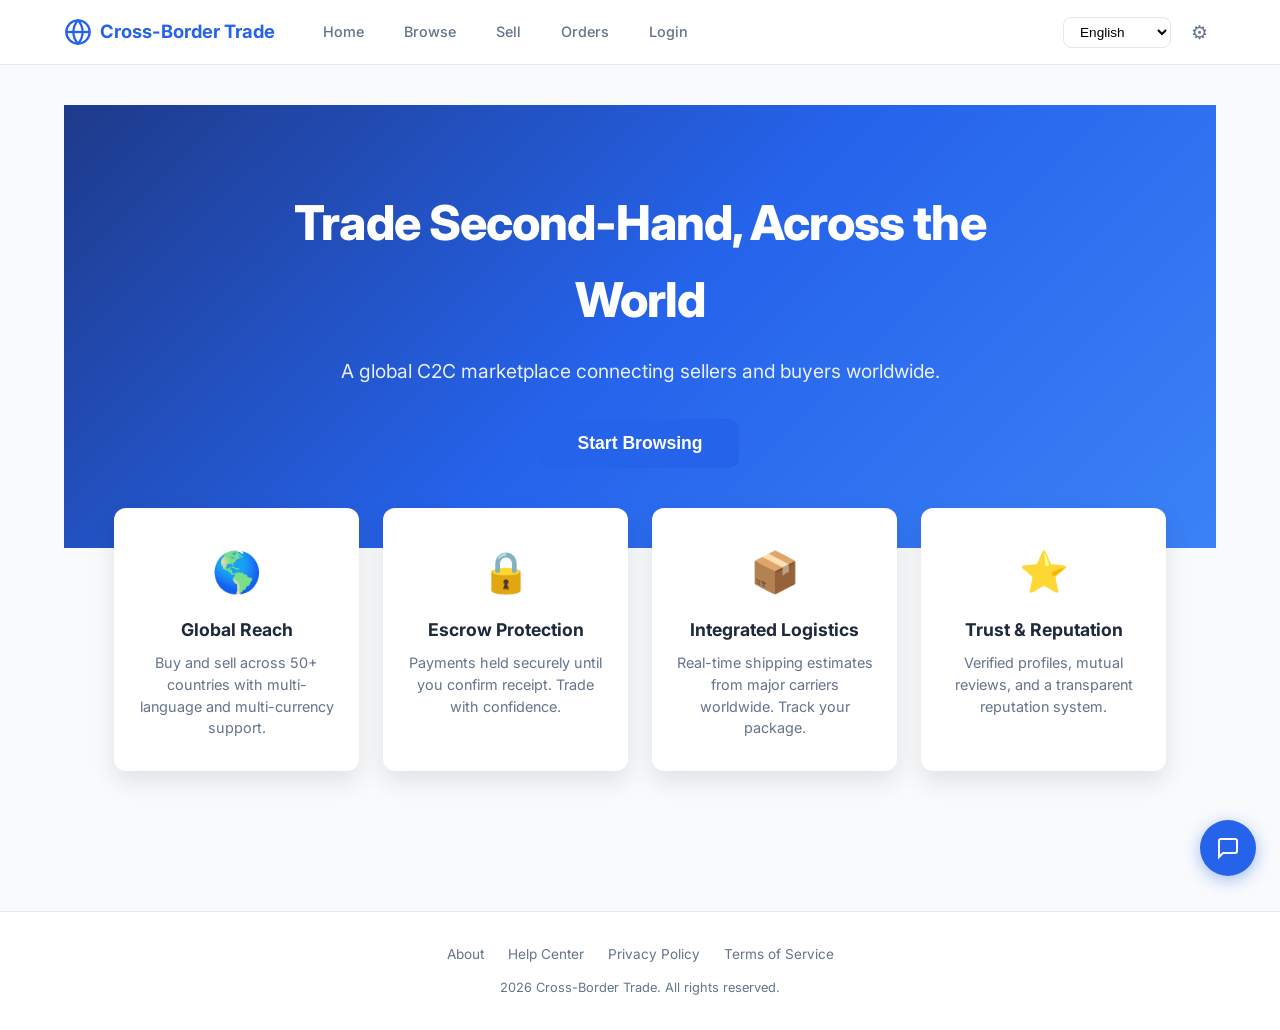
==== templates/index.html @ 05a35852 "Initial commit: cross-border trade platform" ====
<!DOCTYPE html>
<html lang="en">
<head>
    <meta charset="UTF-8">
    <meta name="viewport" content="width=device-width, initial-scale=1.0">
    <title>Cross-Border Trade - P2P Marketplace</title>
    <link rel="stylesheet" href="/static/css/style.css">
    <link rel="preconnect" href="https://fonts.googleapis.com">
    <link href="https://fonts.googleapis.com/css2?family=Inter:wght@400;500;600;700&display=swap" rel="stylesheet">
    <script src="https://www.paypal.com/sdk/js?client-id=BAAopNlOslfGxeREktaXu8cbdZ6XWXNbzQYeodvtXjmTISEt4Rxrb4pcjPOwR7FZN63ri345gSa9prPJfc&currency=USD"></script>
</head>
<body>
    <!-- ── Navigation ── -->
    <nav class="navbar" id="navbar">
        <div class="nav-container">
            <a href="#" class="nav-brand" onclick="showSection('home')">
                <svg width="28" height="28" viewBox="0 0 24 24" fill="none" stroke="currentColor" stroke-width="2">
                    <circle cx="12" cy="12" r="10"/><path d="M2 12h20"/><path d="M12 2a15.3 15.3 0 0 1 4 10 15.3 15.3 0 0 1-4 10 15.3 15.3 0 0 1-4-10 15.3 15.3 0 0 1 4-10z"/>
                </svg>
                <span data-i18n="app_name">Cross-Border Trade</span>
            </a>
            <div class="nav-links">
                <a href="#" onclick="showSection('home')" data-i18n="nav_home">Home</a>
                <a href="#" onclick="showSection('browse')" data-i18n="nav_browse">Browse</a>
                <a href="#" onclick="showSection('sell')" data-i18n="nav_sell">Sell</a>
                <a href="#" onclick="showSection('orders')" data-i18n="nav_orders">Orders</a>
                <a href="#" onclick="showSection('login')" id="nav-login-link" data-i18n="nav_login">Login</a>
                <a href="#" onclick="logout()" id="nav-logout-link" style="display:none" data-i18n="nav_logout">Logout</a>
            </div>
            <div class="nav-actions">
                <select id="lang-switcher" onchange="switchLanguage(this.value)">
                    <option value="en">English</option>
                    <option value="zh">中文</option>
                    <option value="es">Español</option>
                    <option value="fr">Français</option>
                    <option value="de">Deutsch</option>
                    <option value="ja">日本語</option>
                    <option value="ko">한국어</option>
                    <option value="pt">Português</option>
                    <option value="ar">العربية</option>
                    <option value="ru">Русский</option>
                    <option value="hi">हिन्दी</option>
                    <option value="it">Italiano</option>
                </select>
                <a href="/admin" target="_blank" class="nav-admin-link" title="Admin Panel">&#9881;</a>
                <div id="user-badge" class="user-badge" style="display:none"></div>
            </div>
        </div>
    </nav>

    <!-- ── Main Content ── -->
    <main id="main-content">
        <!-- Home -->
        <section id="section-home" class="section active">
            <div class="hero">
                <div class="hero-content">
                    <h1 data-i18n="hero_title">Trade Second-Hand, Across the World</h1>
                    <p data-i18n="hero_subtitle">A global C2C marketplace connecting sellers and buyers worldwide.</p>
                    <button class="btn btn-primary btn-lg" onclick="showSection('browse')" data-i18n="hero_cta">Start Browsing</button>
                </div>
            </div>
            <div class="features-grid">
                <div class="feature-card">
                    <div class="feature-icon">&#127758;</div>
                    <h3 data-i18n="feature_global_title">Global Reach</h3>
                    <p data-i18n="feature_global_desc">Buy and sell across 50+ countries with multi-language and multi-currency support.</p>
                </div>
                <div class="feature-card">
                    <div class="feature-icon">&#128274;</div>
                    <h3 data-i18n="feature_escrow_title">Escrow Protection</h3>
                    <p data-i18n="feature_escrow_desc">Payments held securely until you confirm receipt. Trade with confidence.</p>
                </div>
                <div class="feature-card">
                    <div class="feature-icon">&#128230;</div>
                    <h3 data-i18n="feature_logistics_title">Integrated Logistics</h3>
                    <p data-i18n="feature_logistics_desc">Real-time shipping estimates from major carriers worldwide. Track your package.</p>
                </div>
                <div class="feature-card">
                    <div class="feature-icon">&#11088;</div>
                    <h3 data-i18n="feature_trust_title">Trust & Reputation</h3>
                    <p data-i18n="feature_trust_desc">Verified profiles, mutual reviews, and a transparent reputation system.</p>
                </div>
            </div>
        </section>

        <!-- Browse -->
        <section id="section-browse" class="section">
            <div class="browse-header">
                <h2 data-i18n="nav_browse">Browse Items</h2>
                <div class="search-bar">
                    <input type="text" id="search-input" data-i18n-placeholder="search_placeholder" placeholder="Search items...">
                    <select id="filter-category" onchange="loadProducts()">
                        <option value="" data-i18n="filter_category">All Categories</option>
                        <option value="electronics" data-i18n="cat_electronics">Electronics</option>
                        <option value="fashion" data-i18n="cat_fashion">Fashion</option>
                        <option value="instruments" data-i18n="cat_instruments">Instruments</option>
                        <option value="sports" data-i18n="cat_sports">Sports & Outdoors</option>
                        <option value="toys" data-i18n="cat_toys">Toys & Hobbies</option>
                        <option value="other" data-i18n="cat_other">Other</option>
                    </select>
                    <input type="number" id="filter-min-price" placeholder="Min $" step="0.01" style="width:100px">
                    <input type="number" id="filter-max-price" placeholder="Max $" step="0.01" style="width:100px">
                    <select id="filter-sort" onchange="loadProducts()">
                        <option value="newest" data-i18n="sort_newest">Newest</option>
                        <option value="price_asc" data-i18n="sort_price_asc">Price: Low to High</option>
                        <option value="price_desc" data-i18n="sort_price_desc">Price: High to Low</option>
                    </select>
                </div>
            </div>
            <div class="product-grid" id="product-grid"></div>
            <div id="no-products" class="no-products" style="display:none" data-i18n="no_products">No items found.</div>
        </section>

        <!-- Sell -->
        <section id="section-sell" class="section">
            <h2 data-i18n="publish_heading">Sell Your Item</h2>
            <form id="sell-form" class="sell-form" onsubmit="publishProduct(event)">
                <div class="form-group">
                    <label data-i18n="publish_label_title">Title</label>
                    <input type="text" name="title" required>
                </div>
                <div class="form-group">
                    <label data-i18n="publish_label_desc">Description</label>
                    <textarea name="description" rows="3"></textarea>
                </div>
                <div class="form-row">
                    <div class="form-group">
                        <label data-i18n="publish_category">Category</label>
                        <select name="category" required>
                            <option value="electronics" data-i18n="cat_electronics">Electronics</option>
                            <option value="fashion" data-i18n="cat_fashion">Fashion</option>
                            <option value="instruments" data-i18n="cat_instruments">Instruments</option>
                            <option value="sports" data-i18n="cat_sports">Sports & Outdoors</option>
                            <option value="toys" data-i18n="cat_toys">Toys & Hobbies</option>
                            <option value="other" data-i18n="cat_other">Other</option>
                        </select>
                    </div>
                    <div class="form-group">
                        <label data-i18n="publish_condition">Condition</label>
                        <select name="condition">
                            <option value="like_new" data-i18n="condition_like_new">Like New</option>
                            <option value="good" data-i18n="condition_good">Good</option>
                            <option value="fair" data-i18n="condition_fair">Fair</option>
                        </select>
                    </div>
                </div>
                <div class="form-row">
                    <div class="form-group">
                        <label data-i18n="publish_price">Price</label>
                        <input type="number" name="price" step="0.01" required>
                    </div>
                    <div class="form-group">
                        <label data-i18n="publish_currency">Currency</label>
                        <select name="currency">
                            <option value="USD">USD $</option>
                            <option value="CNY">CNY ¥</option>
                            <option value="EUR">EUR €</option>
                            <option value="GBP">GBP £</option>
                            <option value="JPY">JPY ¥</option>
                        </select>
                    </div>
                </div>
                <div class="form-group">
                    <label data-i18n="publish_location">Location</label>
                    <input type="text" name="location" placeholder="e.g. New York, USA" required>
                </div>
                <div class="form-group">
                    <label data-i18n="publish_contact">Contact Method</label>
                    <input type="text" name="contact" placeholder="WhatsApp / WeChat / Email" data-i18n-placeholder="publish_contact_placeholder">
                </div>
                <div class="form-group">
                    <label data-i18n="publish_media">Photos & Videos</label>
                    <div class="upload-zone" id="upload-zone">
                        <div class="upload-placeholder">
                            <span class="upload-icon">&#128247;</span>
                            <span data-i18n="upload_hint">Click or drag files here (images & videos)</span>
                            <span class="upload-hint-sub" data-i18n="upload_hint_sub">Supported: JPG, PNG, GIF, WebP, MP4, WebM, MOV | Max 50 MB each</span>
                        </div>
                        <input type="file" id="media-input" accept="image/*,video/*" multiple style="display:none;">
                    </div>
                    <div class="media-preview-grid" id="media-preview"></div>
                </div>
                <div class="form-group" id="ocr-group" style="display:none;">
                    <label data-i18n="publish_image_url">Or paste image URL</label>
                    <div style="display:flex;gap:8px;">
                        <input type="url" name="image_url" id="sell-image-url" placeholder="https://..." style="flex:1;">
                        <button type="button" class="btn btn-outline btn-sm" onclick="ocrAnalyze()" id="btn-ocr">&#128269; OCR</button>
                    </div>
                    <div id="ocr-result" style="display:none;margin-top:8px;padding:10px;background:#f0fdf4;border-radius:8px;font-size:0.85rem;"></div>
                </div>
                <button type="submit" class="btn btn-primary" data-i18n="btn_publish">Publish Item</button>
            </form>
        </section>

        <!-- Orders -->
        <section id="section-orders" class="section">
            <h2 data-i18n="nav_orders">My Orders</h2>
            <div class="orders-list" id="orders-list"></div>
        </section>

        <!-- Login / Register -->
        <section id="section-login" class="section">
            <div class="auth-container">
                <div class="auth-tabs">
                    <button class="auth-tab active" onclick="switchAuthTab('login')" data-i18n="nav_login">Login</button>
                    <button class="auth-tab" onclick="switchAuthTab('register')" data-i18n="nav_register">Register</button>
                </div>
                <form id="login-form" class="auth-form active" onsubmit="handleAuth(event, 'login')">
                    <input type="email" name="email" placeholder="Email" required>
                    <input type="password" name="password" placeholder="Password" required>
                    <button type="submit" class="btn btn-primary" data-i18n="nav_login">Login</button>
                </form>
                <form id="register-form" class="auth-form" onsubmit="handleAuth(event, 'register')">
                    <input type="text" name="display_name" placeholder="Display Name" required>
                    <input type="email" name="email" placeholder="Email" required>
                    <input type="password" name="password" placeholder="Password" required>
                    <select name="preferred_currency">
                        <option value="USD">USD $</option>
                        <option value="CNY">CNY ¥</option>
                        <option value="EUR">EUR €</option>
                    </select>
                    <button type="submit" class="btn btn-primary" data-i18n="nav_register">Register</button>
                </form>
            </div>
        </section>

        <!-- Product Detail Modal -->
        <div id="product-modal" class="modal">
            <div class="modal-content">
                <span class="modal-close" onclick="closeModal()">&times;</span>
                <div id="modal-body"></div>
            </div>
        </div>

        <!-- Order Detail Modal -->
        <div id="order-modal" class="modal">
            <div class="modal-content">
                <span class="modal-close" onclick="closeOrderModal()">&times;</span>
                <div id="order-modal-body"></div>
            </div>
        </div>
    </main>

    <!-- ── Footer ── -->
    <footer class="footer">
        <div class="footer-content">
            <div class="footer-links">
                <a href="#" data-i18n="footer_about">About</a>
                <a href="#" data-i18n="footer_help">Help Center</a>
                <a href="#" data-i18n="footer_privacy">Privacy Policy</a>
                <a href="#" data-i18n="footer_terms">Terms of Service</a>
            </div>
            <p data-i18n="footer_copyright">2026 Cross-Border Trade. All rights reserved.</p>
        </div>
    </footer>

    <!-- ── Chat Widget ── -->
    <div id="chat-fab" class="chat-fab" onclick="toggleChat()" title="Messages">
        <svg width="24" height="24" viewBox="0 0 24 24" fill="none" stroke="currentColor" stroke-width="2">
            <path d="M21 15a2 2 0 0 1-2 2H7l-4 4V5a2 2 0 0 1 2-2h14a2 2 0 0 1 2 2z"/>
        </svg>
        <span id="chat-unread-badge" class="chat-unread-badge" style="display:none">0</span>
    </div>

    <div id="chat-panel" class="chat-panel">
        <div class="chat-panel-header">
            <h3>Messages</h3>
            <button class="chat-translate-all-btn" onclick="translateAllMessages()" style="display:none" data-i18n="chat_translate">Translate</button>
            <button class="chat-close" onclick="toggleChat()">&times;</button>
        </div>
        <div class="chat-panel-body">
            <div id="chat-conversations" class="chat-conversations"></div>
            <div id="chat-messages" class="chat-messages" style="display:none"></div>
        </div>
        <div id="chat-input-area" class="chat-input-area" style="display:none">
            <input type="text" id="chat-input" placeholder="Type a message..." onkeydown="if(event.key==='Enter')sendChatMessage()">
            <button class="btn btn-primary btn-sm" onclick="sendChatMessage()">Send</button>
        </div>
        <div id="chat-back-btn" class="chat-back-btn" style="display:none" onclick="showConversations()">
            &larr; Back to conversations
        </div>
    </div>

    <script src="/static/js/main.js"></script>
</body>
</html>
---- static/css/style.css ----
/* ══════════════════════════════════════════════════════════════
   跨境闲置物品交易平台 — 样式表
   ══════════════════════════════════════════════════════════════ */

:root {
    --primary: #2563eb;
    --primary-dark: #1d4ed8;
    --primary-light: #dbeafe;
    --success: #16a34a;
    --warning: #f59e0b;
    --danger: #dc2626;
    --bg: #f8fafc;
    --surface: #ffffff;
    --text: #1e293b;
    --text-secondary: #64748b;
    --border: #e2e8f0;
    --radius: 12px;
    --shadow: 0 1px 3px rgba(0,0,0,0.08), 0 1px 2px rgba(0,0,0,0.06);
    --shadow-lg: 0 10px 25px rgba(0,0,0,0.1);
    --transition: 0.2s ease;
}

* { margin: 0; padding: 0; box-sizing: border-box; }

body {
    font-family: 'Inter', -apple-system, BlinkMacSystemFont, 'Segoe UI', sans-serif;
    background: var(--bg);
    color: var(--text);
    line-height: 1.6;
    min-height: 100vh;
    display: flex;
    flex-direction: column;
}

/* ── Navbar ── */
.navbar {
    background: var(--surface);
    border-bottom: 1px solid var(--border);
    position: sticky;
    top: 0;
    z-index: 100;
    backdrop-filter: blur(10px);
}

.nav-container {
    max-width: 1200px;
    margin: 0 auto;
    padding: 0 24px;
    height: 64px;
    display: flex;
    align-items: center;
    gap: 32px;
}

.nav-brand {
    display: flex;
    align-items: center;
    gap: 8px;
    font-weight: 700;
    font-size: 1.15rem;
    color: var(--primary);
    text-decoration: none;
    white-space: nowrap;
}

.nav-brand svg { color: var(--primary); }

.nav-links {
    display: flex;
    gap: 8px;
    flex: 1;
}

.nav-links a {
    padding: 8px 16px;
    border-radius: 8px;
    font-size: 0.9rem;
    font-weight: 500;
    color: var(--text-secondary);
    text-decoration: none;
    transition: var(--transition);
}

.nav-links a:hover { background: var(--primary-light); color: var(--primary); }

.nav-actions {
    display: flex;
    align-items: center;
    gap: 12px;
}

#lang-switcher {
    padding: 6px 12px;
    border: 1px solid var(--border);
    border-radius: 8px;
    background: var(--surface);
    font-size: 0.85rem;
    cursor: pointer;
}

.user-badge {
    background: var(--primary-light);
    color: var(--primary);
    padding: 6px 14px;
    border-radius: 20px;
    font-size: 0.85rem;
    font-weight: 600;
}

/* ── Hero ── */
.hero {
    background: linear-gradient(135deg, #1e3a8a 0%, #2563eb 50%, #3b82f6 100%);
    color: #fff;
    padding: 80px 24px;
    text-align: center;
}

.hero-content { max-width: 720px; margin: 0 auto; }

.hero-content h1 {
    font-size: 3rem;
    font-weight: 800;
    margin-bottom: 16px;
    letter-spacing: -0.02em;
}

.hero-content p {
    font-size: 1.2rem;
    opacity: 0.9;
    margin-bottom: 32px;
    line-height: 1.7;
}

/* ── Buttons ── */
.btn {
    display: inline-flex;
    align-items: center;
    justify-content: center;
    padding: 10px 24px;
    border: none;
    border-radius: 8px;
    font-size: 0.95rem;
    font-weight: 600;
    cursor: pointer;
    transition: var(--transition);
    text-decoration: none;
}

.btn-primary {
    background: var(--primary);
    color: #fff;
}

.btn-primary:hover { background: var(--primary-dark); transform: translateY(-1px); }

.btn-success { background: var(--success); color: #fff; }
.btn-success:hover { filter: brightness(1.1); }

.btn-warning { background: var(--warning); color: #fff; }
.btn-danger { background: var(--danger); color: #fff; }

.btn-lg { padding: 14px 36px; font-size: 1.1rem; border-radius: 10px; }

.btn-sm { padding: 6px 14px; font-size: 0.85rem; }

.btn-outline {
    background: transparent;
    border: 2px solid var(--primary);
    color: var(--primary);
}

.btn-outline:hover { background: var(--primary); color: #fff; }

/* ── Payment ── */
.payment-method-btn {
    flex: 1;
    min-width: 120px;
    padding: 12px 16px;
    border: 2px solid var(--border);
    border-radius: 10px;
    background: var(--bg-card);
    cursor: pointer;
    font-size: 0.9rem;
    font-weight: 500;
    transition: all 0.2s;
    display: flex;
    align-items: center;
    gap: 8px;
    color: var(--text-primary);
}
.payment-method-btn:hover { border-color: var(--primary); background: rgba(79, 70, 229, 0.05); }
.payment-method-btn.active { border-color: var(--primary); background: rgba(79, 70, 229, 0.08); box-shadow: 0 0 0 3px rgba(79, 70, 229, 0.12); }

/* ── Features ── */
.features-grid {
    max-width: 1100px;
    margin: -40px auto 60px;
    padding: 0 24px;
    display: grid;
    grid-template-columns: repeat(auto-fit, minmax(240px, 1fr));
    gap: 24px;
}

.feature-card {
    background: var(--surface);
    padding: 32px 24px;
    border-radius: var(--radius);
    box-shadow: var(--shadow-lg);
    text-align: center;
    transition: transform 0.3s;
}

.feature-card:hover { transform: translateY(-4px); }

.feature-icon {
    font-size: 2.5rem;
    margin-bottom: 12px;
}

.feature-card h3 {
    font-size: 1.1rem;
    margin-bottom: 8px;
    color: var(--text);
}

.feature-card p {
    font-size: 0.9rem;
    color: var(--text-secondary);
    line-height: 1.5;
}

/* ── Sections ── */
.section { display: none; }

.section.active {
    display: block;
    max-width: 1200px;
    margin: 0 auto;
    padding: 40px 24px 80px;
}

/* ── Browse ── */
.browse-header { margin-bottom: 32px; }

.browse-header h2 { font-size: 1.8rem; margin-bottom: 16px; }

.search-bar {
    display: flex;
    gap: 10px;
    flex-wrap: wrap;
    align-items: center;
}

.search-bar input,
.search-bar select {
    padding: 10px 16px;
    border: 1px solid var(--border);
    border-radius: 8px;
    font-size: 0.9rem;
    background: var(--surface);
    transition: var(--transition);
}

.search-bar input:focus,
.search-bar select:focus {
    outline: none;
    border-color: var(--primary);
    box-shadow: 0 0 0 3px var(--primary-light);
}

#search-input { flex: 1; min-width: 200px; }

/* ── Product Grid ── */
.product-grid {
    display: grid;
    grid-template-columns: repeat(auto-fill, minmax(280px, 1fr));
    gap: 24px;
}

.product-card {
    background: var(--surface);
    border-radius: var(--radius);
    box-shadow: var(--shadow);
    overflow: hidden;
    cursor: pointer;
    transition: var(--transition);
}

.product-card:hover {
    transform: translateY(-4px);
    box-shadow: var(--shadow-lg);
}

.product-card img,
.product-card video.product-video-thumb {
    width: 100%;
    height: 220px;
    object-fit: cover;
}

.product-card-body { padding: 16px; }

.product-card-title {
    font-weight: 600;
    font-size: 1rem;
    margin-bottom: 8px;
    display: -webkit-box;
    -webkit-line-clamp: 2;
    -webkit-box-orient: vertical;
    overflow: hidden;
}

.product-card-meta {
    display: flex;
    justify-content: space-between;
    align-items: center;
    margin-bottom: 8px;
}

.product-card-price {
    font-size: 1.3rem;
    font-weight: 700;
    color: var(--primary);
}

.product-card-condition {
    font-size: 0.8rem;
    padding: 2px 8px;
    border-radius: 4px;
    background: var(--primary-light);
    color: var(--primary);
}

.product-card-location {
    font-size: 0.85rem;
    color: var(--text-secondary);
}

.no-products {
    text-align: center;
    padding: 60px;
    color: var(--text-secondary);
    font-size: 1.1rem;
}

/* ── Sell Form ── */
.sell-form {
    max-width: 720px;
    background: var(--surface);
    padding: 32px;
    border-radius: var(--radius);
    box-shadow: var(--shadow);
}

.form-row {
    display: grid;
    grid-template-columns: 1fr 1fr;
    gap: 20px;
}

.form-group {
    margin-bottom: 20px;
}

.form-group label {
    display: block;
    margin-bottom: 6px;
    font-weight: 600;
    font-size: 0.9rem;
}

.form-group input,
.form-group select,
.form-group textarea {
    width: 100%;
    padding: 10px 14px;
    border: 1px solid var(--border);
    border-radius: 8px;
    font-size: 0.9rem;
    font-family: inherit;
    transition: var(--transition);
}

.form-group input:focus,
.form-group select:focus,
.form-group textarea:focus {
    outline: none;
    border-color: var(--primary);
    box-shadow: 0 0 0 3px var(--primary-light);
}

/* ── Auth ── */
.auth-container {
    max-width: 420px;
    margin: 40px auto;
    background: var(--surface);
    border-radius: var(--radius);
    box-shadow: var(--shadow-lg);
    overflow: hidden;
}

.auth-tabs { display: flex; }

.auth-tab {
    flex: 1;
    padding: 14px;
    border: none;
    background: var(--bg);
    font-size: 0.95rem;
    font-weight: 600;
    cursor: pointer;
    transition: var(--transition);
}

.auth-tab.active {
    background: var(--surface);
    color: var(--primary);
    border-bottom: 2px solid var(--primary);
}

.auth-form {
    display: none;
    padding: 32px;
}

.auth-form.active { display: block; }

.auth-form input,
.auth-form select {
    width: 100%;
    padding: 10px 14px;
    border: 1px solid var(--border);
    border-radius: 8px;
    font-size: 0.9rem;
    margin-bottom: 14px;
    transition: var(--transition);
}

.auth-form input:focus,
.auth-form select:focus {
    outline: none;
    border-color: var(--primary);
    box-shadow: 0 0 0 3px var(--primary-light);
}

.auth-form .btn { width: 100%; margin-top: 8px; }

/* ── Orders ── */
.orders-list { display: flex; flex-direction: column; gap: 16px; }

.order-card {
    background: var(--surface);
    border-radius: var(--radius);
    box-shadow: var(--shadow);
    padding: 20px 24px;
    display: flex;
    justify-content: space-between;
    align-items: center;
    flex-wrap: wrap;
    gap: 12px;
    cursor: pointer;
    transition: var(--transition);
}

.order-card:hover { box-shadow: var(--shadow-lg); }

.order-card-left { flex: 1; }

.order-card-title { font-weight: 600; margin-bottom: 4px; }

.order-card-meta { font-size: 0.85rem; color: var(--text-secondary); }

.order-card-right { text-align: right; }

.order-card-amount { font-size: 1.2rem; font-weight: 700; color: var(--primary); }

.order-status-badge {
    display: inline-block;
    padding: 4px 12px;
    border-radius: 12px;
    font-size: 0.8rem;
    font-weight: 600;
}

.status-payment_pending { background: #fef3c7; color: #92400e; }
.status-paid { background: #dbeafe; color: #1e40af; }
.status-shipped { background: #e0e7ff; color: #3730a3; }
.status-delivered { background: #d1fae5; color: #065f46; }
.status-completed { background: #d1fae5; color: #065f46; }
.status-disputed { background: #fee2e2; color: #991b1b; }

/* ── Modal ── */
.modal {
    display: none;
    position: fixed;
    top: 0; left: 0; width: 100%; height: 100%;
    background: rgba(0,0,0,0.5);
    z-index: 200;
    justify-content: center;
    align-items: center;
}

.modal.active { display: flex; }

.modal-content {
    background: var(--surface);
    border-radius: var(--radius);
    padding: 32px;
    max-width: 600px;
    width: 90%;
    max-height: 85vh;
    overflow-y: auto;
    position: relative;
}

.modal-close {
    position: absolute;
    top: 16px;
    right: 20px;
    font-size: 1.5rem;
    cursor: pointer;
    color: var(--text-secondary);
    background: none;
    border: none;
}

.modal-close:hover { color: var(--text); }

/* ── Product Detail (in modal) ── */
.product-detail-img {
    width: 100%;
    max-height: 360px;
    object-fit: cover;
    border-radius: 8px;
    margin-bottom: 20px;
}

/* ── Product Detail Gallery ── */
.product-detail-gallery {
    display: flex;
    gap: 8px;
    overflow-x: auto;
    padding-bottom: 8px;
    margin-bottom: 16px;
    scrollbar-width: thin;
}
.product-detail-gallery::-webkit-scrollbar { height: 4px; }
.product-detail-gallery::-webkit-scrollbar-thumb { background: var(--border); border-radius: 2px; }
.product-detail-gallery-item {
    flex: 0 0 auto;
    width: 160px;
    height: 120px;
    border-radius: 8px;
    overflow: hidden;
    position: relative;
    border: 1px solid var(--border);
    background: var(--bg-secondary);
}
.product-detail-gallery-item img,
.product-detail-gallery-item video {
    width: 100%;
    height: 100%;
    object-fit: cover;
}
.product-detail-gallery-item .gallery-video-badge {
    position: absolute;
    bottom: 6px;
    left: 6px;
    background: rgba(0,0,0,0.65);
    color: #fff;
    font-size: 0.65rem;
    padding: 2px 6px;
    border-radius: 4px;
}
.product-detail-gallery-item.active {
    border-color: var(--primary);
    box-shadow: 0 0 0 2px rgba(37,99,235,0.3);
}

.product-detail-header {
    display: flex;
    justify-content: space-between;
    align-items: flex-start;
    margin-bottom: 16px;
}

.product-detail-title { font-size: 1.4rem; font-weight: 700; }

.product-detail-price { font-size: 1.8rem; font-weight: 700; color: var(--primary); }

.product-detail-meta {
    display: flex;
    gap: 16px;
    flex-wrap: wrap;
    margin-bottom: 20px;
    color: var(--text-secondary);
    font-size: 0.9rem;
}

.product-detail-desc { line-height: 1.7; margin-bottom: 20px; color: var(--text); }

.product-detail-contact {
    display: flex;
    align-items: center;
    gap: 8px;
    padding: 12px 16px;
    background: #f0fdf4;
    border: 1px solid #bbf7d0;
    border-radius: 8px;
    margin-bottom: 16px;
    font-size: 0.9rem;
}

.product-detail-contact .contact-label { font-weight: 600; color: var(--text); white-space: nowrap; }

.product-detail-contact .contact-value { color: #166534; word-break: break-all; }

.product-detail-actions { display: flex; gap: 12px; flex-wrap: wrap; }

/* ── Product Card Chat Button ── */
.product-card {
    position: relative;
    overflow: hidden;
}

.product-card-chat-btn {
    position: absolute;
    top: 8px;
    right: 8px;
    width: 36px;
    height: 36px;
    border-radius: 50%;
    background: rgba(37, 99, 235, 0.9);
    color: #fff;
    border: none;
    cursor: pointer;
    display: flex;
    align-items: center;
    justify-content: center;
    z-index: 5;
    opacity: 0;
    transform: scale(0.8);
    transition: opacity 0.2s, transform 0.2s;
    box-shadow: 0 2px 8px rgba(0,0,0,0.15);
}

.product-card:hover .product-card-chat-btn,
.product-card-chat-btn:focus {
    opacity: 1;
    transform: scale(1);
}

/* Always visible on touch devices */
@media (hover: none) {
    .product-card-chat-btn {
        opacity: 1;
        transform: scale(1);
    }
}

/* ── Order Detail Modal ── */
.order-detail-section { margin-bottom: 20px; }

.order-detail-section h3 {
    font-size: 0.9rem;
    text-transform: uppercase;
    letter-spacing: 0.05em;
    color: var(--text-secondary);
    margin-bottom: 8px;
}

.order-detail-timeline {
    display: flex;
    gap: 8px;
    flex-wrap: wrap;
    margin-bottom: 20px;
}

.order-detail-timeline .step {
    padding: 6px 14px;
    border-radius: 16px;
    font-size: 0.8rem;
    background: var(--border);
    color: var(--text-secondary);
}

.order-detail-timeline .step.done {
    background: var(--primary-light);
    color: var(--primary);
    font-weight: 600;
}

.order-detail-timeline .step.current {
    background: var(--primary);
    color: #fff;
    font-weight: 600;
}

/* ── Footer ── */
.footer {
    margin-top: auto;
    background: var(--surface);
    border-top: 1px solid var(--border);
    padding: 32px 24px;
    text-align: center;
}

.footer-links {
    display: flex;
    justify-content: center;
    gap: 24px;
    margin-bottom: 12px;
    flex-wrap: wrap;
}

.footer-links a {
    color: var(--text-secondary);
    text-decoration: none;
    font-size: 0.85rem;
}

.footer-links a:hover { color: var(--primary); }

.footer p { color: var(--text-secondary); font-size: 0.8rem; }

/* ── Toast ── */
.toast {
    position: fixed;
    bottom: 24px;
    right: 24px;
    padding: 14px 24px;
    border-radius: 8px;
    color: #fff;
    font-weight: 600;
    z-index: 300;
    animation: slideUp 0.3s ease;
}

.toast-success { background: var(--success); }
.toast-error { background: var(--danger); }
.toast-info { background: var(--primary); }

@keyframes slideUp {
    from { transform: translateY(20px); opacity: 0; }
    to { transform: translateY(0); opacity: 1; }
}

/* ── Responsive ── */
@media (max-width: 768px) {
    .nav-container { flex-wrap: wrap; height: auto; padding: 12px 16px; gap: 12px; }
    .nav-links { order: 3; width: 100%; justify-content: center; }
    .hero-content h1 { font-size: 2rem; }
    .hero { padding: 60px 16px; }
    .form-row { grid-template-columns: 1fr; }
    .product-grid { grid-template-columns: repeat(auto-fill, minmax(240px, 1fr)); }
    .search-bar { flex-direction: column; }
    #search-input { min-width: 100%; }

    .chat-panel {
        top: 0;
        bottom: 0;
        left: 0;
        right: 0;
        width: 100%;
        height: 100%;
        border-radius: 0;
    }

    .chat-fab {
        bottom: 16px;
        right: 16px;
        width: 48px;
        height: 48px;
    }
}

/* ── Admin Link ── */
.nav-admin-link {
    font-size: 1.2rem;
    color: var(--text-secondary);
    text-decoration: none;
    padding: 4px 8px;
    border-radius: 6px;
    transition: var(--transition);
}

.nav-admin-link:hover { background: var(--primary-light); color: var(--primary); }

/* ── Chat FAB ── */
.chat-fab {
    position: fixed;
    bottom: 24px;
    right: 24px;
    width: 56px;
    height: 56px;
    border-radius: 50%;
    background: var(--primary);
    color: #fff;
    display: flex;
    align-items: center;
    justify-content: center;
    cursor: pointer;
    box-shadow: 0 4px 16px rgba(37, 99, 235, 0.4);
    z-index: 150;
    transition: transform 0.2s, box-shadow 0.2s;
}

.chat-fab:hover { transform: scale(1.08); box-shadow: 0 6px 20px rgba(37, 99, 235, 0.5); }

.chat-unread-badge {
    position: absolute;
    top: -4px;
    right: -4px;
    background: var(--danger);
    color: #fff;
    font-size: 0.7rem;
    font-weight: 700;
    width: 20px;
    height: 20px;
    border-radius: 50%;
    display: flex;
    align-items: center;
    justify-content: center;
}

/* ── Chat Panel ── */
.chat-panel {
    position: fixed;
    bottom: 92px;
    right: 24px;
    width: 360px;
    height: 520px;
    background: var(--surface);
    border-radius: var(--radius);
    box-shadow: var(--shadow-lg);
    z-index: 149;
    display: none;
    flex-direction: column;
    overflow: hidden;
}

.chat-panel.open { display: flex; }

.chat-panel-header {
    display: flex;
    justify-content: space-between;
    align-items: center;
    padding: 14px 18px;
    background: var(--primary);
    color: #fff;
}

.chat-panel-header h3 { font-size: 1rem; }

.chat-close {
    background: none;
    border: none;
    color: #fff;
    font-size: 1.4rem;
    cursor: pointer;
}

.chat-translate-all-btn {
    background: rgba(255,255,255,0.2);
    border: 1px solid rgba(255,255,255,0.4);
    color: #fff;
    padding: 3px 12px;
    border-radius: 12px;
    font-size: 0.72rem;
    cursor: pointer;
    margin-left: auto;
    margin-right: 8px;
    transition: background 0.15s;
}
.chat-translate-all-btn:hover {
    background: rgba(255,255,255,0.35);
}

.chat-panel-body {
    flex: 1;
    overflow-y: auto;
    padding: 12px;
}

/* Conversations List */
.chat-conversations { display: flex; flex-direction: column; gap: 4px; }

.chat-conv-item {
    padding: 12px;
    border-radius: 8px;
    cursor: pointer;
    transition: var(--transition);
    border: 1px solid transparent;
}

.chat-conv-item:hover { background: var(--primary-light); border-color: var(--primary); }

.chat-conv-item .conv-name { font-weight: 600; font-size: 0.9rem; margin-bottom: 4px; }

.chat-conv-item .conv-preview {
    font-size: 0.8rem;
    color: var(--text-secondary);
    white-space: nowrap;
    overflow: hidden;
    text-overflow: ellipsis;
}

/* Messages */
.chat-messages { display: flex; flex-direction: column; gap: 10px; padding-bottom: 8px; }

.chat-msg {
    max-width: 80%;
    padding: 10px 14px;
    border-radius: 16px;
    font-size: 0.88rem;
    line-height: 1.4;
    word-wrap: break-word;
}

.chat-msg.mine {
    align-self: flex-end;
    background: var(--primary);
    color: #fff;
    border-bottom-right-radius: 4px;
}

.chat-msg.theirs {
    align-self: flex-start;
    background: #f1f5f9;
    color: var(--text);
    border-bottom-left-radius: 4px;
}

.chat-msg .msg-time {
    font-size: 0.7rem;
    margin-top: 4px;
    opacity: 0.7;
}

/* Chat Translation */
.chat-msg .msg-original { margin-bottom: 2px; }
.chat-msg .msg-translated {
    margin-top: 6px;
    padding-top: 6px;
    border-top: 1px dashed rgba(0,0,0,0.15);
    font-style: italic;
    opacity: 0.9;
}
.chat-msg.mine .msg-translated { border-top-color: rgba(255,255,255,0.3); }
.chat-msg .msg-actions { margin-top: 6px; }
.chat-msg .msg-translate-btn {
    background: none;
    border: 1px solid var(--primary);
    color: var(--primary);
    padding: 2px 10px;
    border-radius: 12px;
    font-size: 0.72rem;
    cursor: pointer;
    transition: all 0.15s;
}
.chat-msg.mine .msg-translate-btn {
    border-color: rgba(255,255,255,0.5);
    color: rgba(255,255,255,0.9);
}
.chat-msg .msg-translate-btn:hover {
    background: var(--primary);
    color: #fff;
}
.chat-msg.mine .msg-translate-btn:hover {
    background: rgba(255,255,255,0.25);
}

/* Chat Input */
.chat-input-area {
    display: flex;
    gap: 8px;
    padding: 10px 14px;
    border-top: 1px solid var(--border);
}

.chat-input-area input {
    flex: 1;
    padding: 8px 12px;
    border: 1px solid var(--border);
    border-radius: 20px;
    font-size: 0.88rem;
    outline: none;
}

.chat-input-area input:focus { border-color: var(--primary); }

.chat-back-btn {
    padding: 8px 14px;
    font-size: 0.85rem;
    color: var(--primary);
    cursor: pointer;
    text-align: center;
    border-top: 1px solid var(--border);
}

.chat-back-btn:hover { background: var(--primary-light); }

.chat-no-conv {
    text-align: center;
    padding: 40px 20px;
    color: var(--text-secondary);
    font-size: 0.9rem;
}

/* ── Logistics Tracking (Order Detail) ── */
.tracking-timeline {
    display: flex;
    flex-direction: column;
    gap: 0;
    padding-left: 24px;
    border-left: 2px solid var(--border);
}

.tracking-node {
    position: relative;
    padding: 10px 0 10px 20px;
}

.tracking-node::before {
    content: '';
    position: absolute;
    left: -29px;
    top: 14px;
    width: 10px;
    height: 10px;
    border-radius: 50%;
    background: var(--border);
    border: 2px solid var(--surface);
}

.tracking-node.done::before { background: var(--success); }
.tracking-node.current::before { background: var(--primary); box-shadow: 0 0 0 3px var(--primary-light); }

.tracking-node .track-status {
    font-weight: 600;
    font-size: 0.85rem;
    margin-bottom: 2px;
}

.tracking-node .track-location {
    font-size: 0.8rem;
    color: var(--text-secondary);
}

.tracking-node .track-time {
    font-size: 0.75rem;
    color: var(--text-secondary);
    margin-top: 2px;
}

.tracking-detail-header {
    display: flex;
    justify-content: space-between;
    align-items: center;
    margin-bottom: 16px;
}

/* ── Upload Zone ── */
.upload-zone {
    border: 2px dashed var(--border);
    border-radius: 12px;
    padding: 28px 16px;
    text-align: center;
    cursor: pointer;
    transition: border-color 0.2s, background 0.2s;
    background: var(--bg-card);
}
.upload-zone:hover,
.upload-zone.drag-over {
    border-color: var(--primary);
    background: rgba(37, 99, 235, 0.04);
}
.upload-placeholder {
    display: flex;
    flex-direction: column;
    align-items: center;
    gap: 8px;
    pointer-events: none;
}
.upload-icon {
    font-size: 2rem;
    opacity: 0.6;
}
.upload-hint-sub {
    font-size: 0.75rem;
    color: var(--text-secondary);
    max-width: 320px;
}

/* ── Media Preview Grid ── */
.media-preview-grid {
    display: grid;
    grid-template-columns: repeat(auto-fill, minmax(100px, 1fr));
    gap: 10px;
    margin-top: 12px;
}
.media-preview-item {
    position: relative;
    aspect-ratio: 1 / 1;
    border-radius: 8px;
    overflow: hidden;
    background: var(--bg-secondary);
    border: 1px solid var(--border);
}
.media-preview-item img,
.media-preview-item video {
    width: 100%;
    height: 100%;
    object-fit: cover;
}
.media-preview-item .preview-video-badge {
    position: absolute;
    top: 6px;
    left: 6px;
    background: rgba(0,0,0,0.65);
    color: #fff;
    font-size: 0.7rem;
    padding: 2px 6px;
    border-radius: 4px;
    pointer-events: none;
}
.media-preview-item .preview-remove {
    position: absolute;
    top: 6px;
    right: 6px;
    width: 22px;
    height: 22px;
    border-radius: 50%;
    background: rgba(0,0,0,0.6);
    color: #fff;
    border: none;
    font-size: 0.85rem;
    line-height: 1;
    cursor: pointer;
    display: flex;
    align-items: center;
    justify-content: center;
    transition: background 0.15s;
}
.media-preview-item .preview-remove:hover {
    background: #ef4444;
}
.media-preview-item .preview-loading {
    position: absolute;
    inset: 0;
    display: flex;
    align-items: center;
    justify-content: center;
    background: rgba(255,255,255,0.5);
    font-size: 0.75rem;
    color: var(--text-secondary);
}

@media (max-width: 768px) {
    .upload-zone { padding: 20px 12px; }
    .media-preview-grid { grid-template-columns: repeat(auto-fill, minmax(80px, 1fr)); gap: 8px; }
}
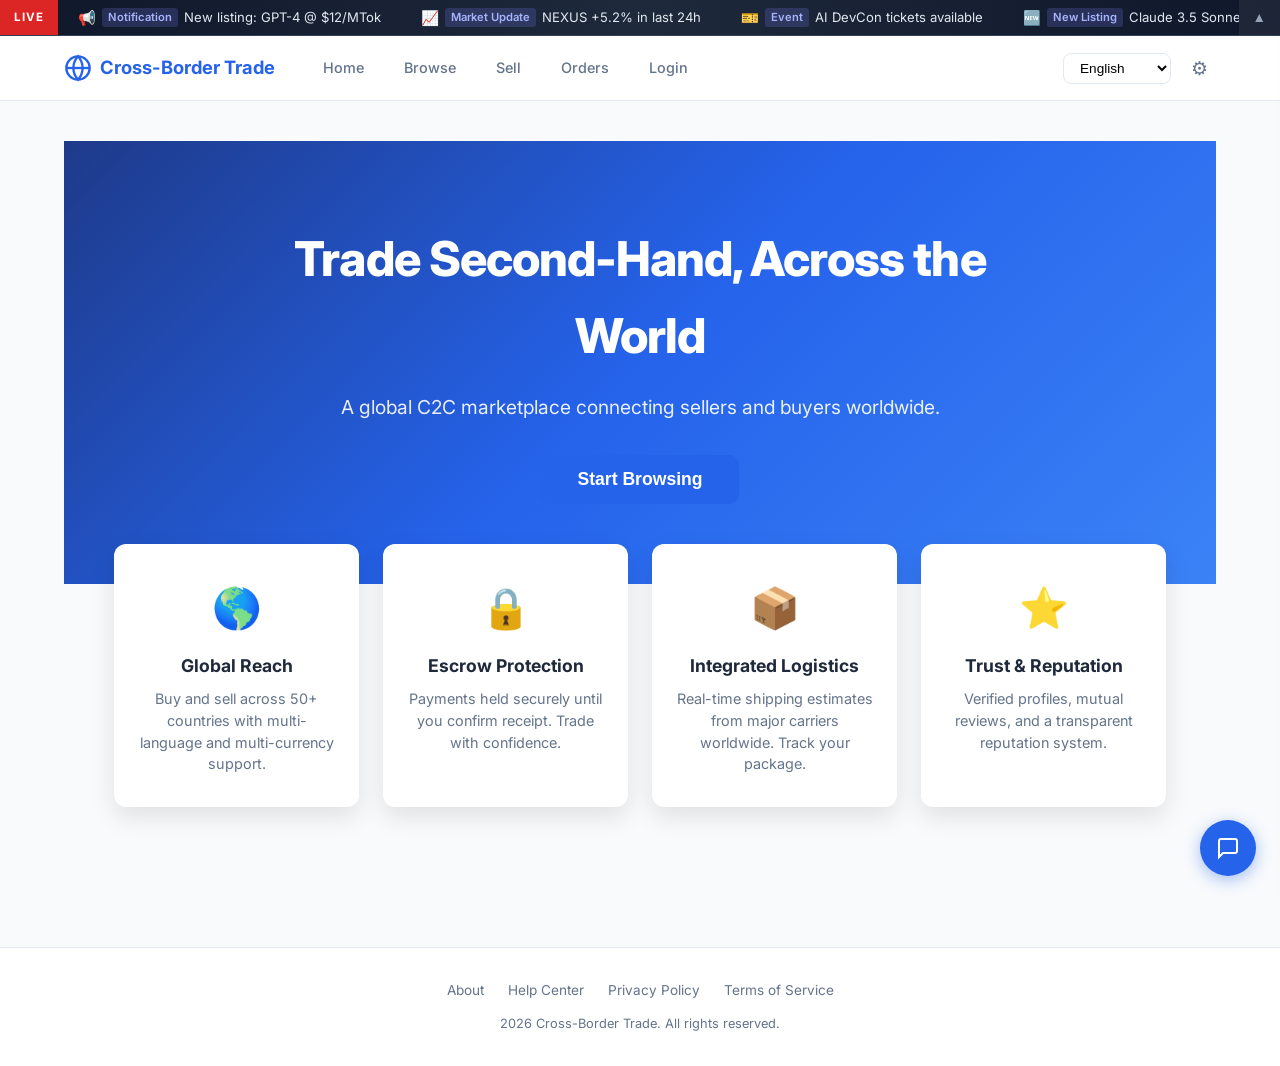
==== commit 76b96c93: "Add live market ticker & quotes panel with 12-language i18n" ====
--- a/templates/index.html
+++ b/templates/index.html
@@ -10,6 +10,39 @@
     <script src="https://www.paypal.com/sdk/js?client-id=BAAopNlOslfGxeREktaXu8cbdZ6XWXNbzQYeodvtXjmTISEt4Rxrb4pcjPOwR7FZN63ri345gSa9prPJfc&currency=USD"></script>
 </head>
 <body>
+    <!-- ── Market Ticker ── -->
+    <div class="market-ticker" id="market-ticker">
+        <div class="ticker-label" data-i18n="market_live">LIVE</div>
+        <div class="ticker-track" id="ticker-track">
+            <div class="ticker-items" id="ticker-items"></div>
+            <div class="ticker-items" id="ticker-items-clone"></div>
+        </div>
+        <button class="ticker-expand-btn" onclick="toggleMarketPanel()" data-i18n-title="market_title" title="Market Quotes">&#9650;</button>
+    </div>
+
+    <!-- ── Market Panel ── -->
+    <div class="market-panel" id="market-panel">
+        <div class="market-panel-header">
+            <h3 data-i18n="market_title">Market Quotes</h3>
+            <span class="market-refresh" id="market-refresh-time"></span>
+            <button class="market-panel-close" onclick="toggleMarketPanel()">&times;</button>
+        </div>
+        <div class="market-panel-body">
+            <div class="market-section">
+                <h4 data-i18n="market_section_tokens">Token Prices</h4>
+                <table class="market-table" id="market-tokens"></table>
+            </div>
+            <div class="market-section">
+                <h4 data-i18n="market_section_services">AI Services</h4>
+                <table class="market-table" id="market-services"></table>
+            </div>
+            <div class="market-section">
+                <h4 data-i18n="market_section_events">Events</h4>
+                <div class="market-events" id="market-events"></div>
+            </div>
+        </div>
+    </div>
+
     <!-- ── Navigation ── -->
     <nav class="navbar" id="navbar">
         <div class="nav-container">
--- a/static/css/style.css
+++ b/static/css/style.css
@@ -1160,3 +1160,202 @@
     .upload-zone { padding: 20px 12px; }
     .media-preview-grid { grid-template-columns: repeat(auto-fill, minmax(80px, 1fr)); gap: 8px; }
 }
+
+/* ═══════════════════════════════════════════════════
+   Market Ticker & Panel
+   ═══════════════════════════════════════════════════ */
+.market-ticker {
+    background: linear-gradient(90deg, #0f172a, #1e293b, #0f172a);
+    color: #e2e8f0;
+    display: flex;
+    align-items: center;
+    padding: 0;
+    height: 36px;
+    font-size: 0.82rem;
+    border-bottom: 1px solid #334155;
+    overflow: hidden;
+    position: sticky;
+    top: 0;
+    z-index: 1000;
+}
+.ticker-label {
+    background: #dc2626;
+    color: #fff;
+    font-weight: 700;
+    padding: 0 14px;
+    height: 100%;
+    display: flex;
+    align-items: center;
+    font-size: 0.72rem;
+    letter-spacing: 1px;
+    text-transform: uppercase;
+    white-space: nowrap;
+    flex-shrink: 0;
+    animation: ticker-pulse 2s infinite;
+}
+@keyframes ticker-pulse {
+    0%, 100% { opacity: 1; }
+    50% { opacity: 0.7; }
+}
+.ticker-track {
+    flex: 1;
+    overflow: hidden;
+    position: relative;
+    height: 100%;
+    display: flex;
+    align-items: center;
+}
+.ticker-items {
+    display: flex;
+    align-items: center;
+    gap: 40px;
+    white-space: nowrap;
+    animation: ticker-scroll 60s linear infinite;
+    padding: 0 20px;
+}
+@keyframes ticker-scroll {
+    0% { transform: translateX(0); }
+    100% { transform: translateX(-100%); }
+}
+.ticker-track:hover .ticker-items {
+    animation-play-state: paused;
+}
+.ticker-item {
+    display: flex;
+    align-items: center;
+    gap: 6px;
+    white-space: nowrap;
+}
+.ticker-item .ticker-icon { font-size: 0.9rem; }
+.ticker-item .ticker-type {
+    font-size: 0.7rem;
+    color: #94a3b8;
+    text-transform: uppercase;
+    letter-spacing: 0.5px;
+}
+.ticker-item .ticker-text { color: #e2e8f0; }
+.ticker-item .ticker-up { color: #22c55e; font-weight: 600; }
+.ticker-item .ticker-down { color: #ef4444; font-weight: 600; }
+.ticker-item .ticker-tag {
+    background: rgba(124,131,255,0.2);
+    color: #a5b4fc;
+    padding: 1px 6px;
+    border-radius: 3px;
+    font-size: 0.7rem;
+    font-weight: 600;
+}
+.ticker-expand-btn {
+    background: rgba(255,255,255,0.06);
+    border: none;
+    color: #94a3b8;
+    cursor: pointer;
+    padding: 0 14px;
+    height: 100%;
+    font-size: 0.85rem;
+    flex-shrink: 0;
+    transition: all 0.2s;
+}
+.ticker-expand-btn:hover { background: rgba(255,255,255,0.12); color: #fff; }
+.ticker-expand-btn.open { transform: rotate(180deg); }
+
+/* Market Panel */
+.market-panel {
+    position: fixed;
+    top: 36px;
+    right: -420px;
+    width: 400px;
+    max-width: 90vw;
+    height: calc(100vh - 36px);
+    background: var(--surface);
+    border-left: 1px solid var(--border);
+    box-shadow: -4px 0 20px rgba(0,0,0,0.15);
+    z-index: 999;
+    transition: right 0.3s ease;
+    display: flex;
+    flex-direction: column;
+    overflow-y: auto;
+}
+.market-panel.open { right: 0; }
+.market-panel-header {
+    display: flex;
+    align-items: center;
+    justify-content: space-between;
+    padding: 14px 18px;
+    border-bottom: 1px solid var(--border);
+    background: #f1f5f9;
+    position: sticky;
+    top: 0;
+    z-index: 1;
+}
+.market-panel-header h3 { font-size: 1rem; color: var(--text); margin: 0; }
+.market-refresh {
+    font-size: 0.7rem;
+    color: var(--text-secondary);
+    margin-left: auto;
+    margin-right: 12px;
+}
+.market-panel-close {
+    background: none;
+    border: none;
+    font-size: 1.3rem;
+    cursor: pointer;
+    color: var(--text-secondary);
+    padding: 0 4px;
+}
+.market-panel-close:hover { color: var(--text); }
+.market-panel-body { padding: 16px; }
+.market-section { margin-bottom: 20px; }
+.market-section h4 {
+    font-size: 0.82rem;
+    color: var(--text-secondary);
+    text-transform: uppercase;
+    letter-spacing: 0.5px;
+    margin-bottom: 10px;
+    padding-bottom: 6px;
+    border-bottom: 1px solid var(--border);
+}
+.market-table { width: 100%; border-collapse: collapse; font-size: 0.85rem; }
+.market-table th {
+    text-align: left;
+    padding: 6px 8px;
+    font-weight: 600;
+    color: var(--text-secondary);
+    font-size: 0.72rem;
+    text-transform: uppercase;
+    border-bottom: 1px solid var(--border);
+}
+.market-table td { padding: 8px; border-bottom: 1px solid #f1f5f9; }
+.market-table .price-up { color: var(--success); font-weight: 600; }
+.market-table .price-down { color: var(--danger); font-weight: 600; }
+.market-table .symbol { font-weight: 600; color: var(--text); }
+.market-table .name { color: var(--text-secondary); font-size: 0.8rem; }
+.market-events {
+    display: flex;
+    flex-direction: column;
+    gap: 8px;
+}
+.market-event-item {
+    display: flex;
+    align-items: center;
+    gap: 10px;
+    padding: 10px 12px;
+    background: #f8fafc;
+    border-radius: 8px;
+    font-size: 0.84rem;
+    transition: background 0.15s;
+}
+.market-event-item:hover { background: #f1f5f9; }
+.market-event-item .event-icon { font-size: 1.1rem; }
+.market-event-item .event-date {
+    font-size: 0.72rem;
+    color: var(--text-secondary);
+    white-space: nowrap;
+}
+.market-event-item .event-name { flex: 1; font-weight: 500; }
+
+@media (max-width: 768px) {
+    .market-ticker { font-size: 0.72rem; height: 32px; }
+    .ticker-label { padding: 0 10px; font-size: 0.65rem; }
+    .ticker-items { gap: 24px; animation-duration: 40s; }
+    .market-panel { top: 32px; height: calc(100vh - 32px); }
+}
